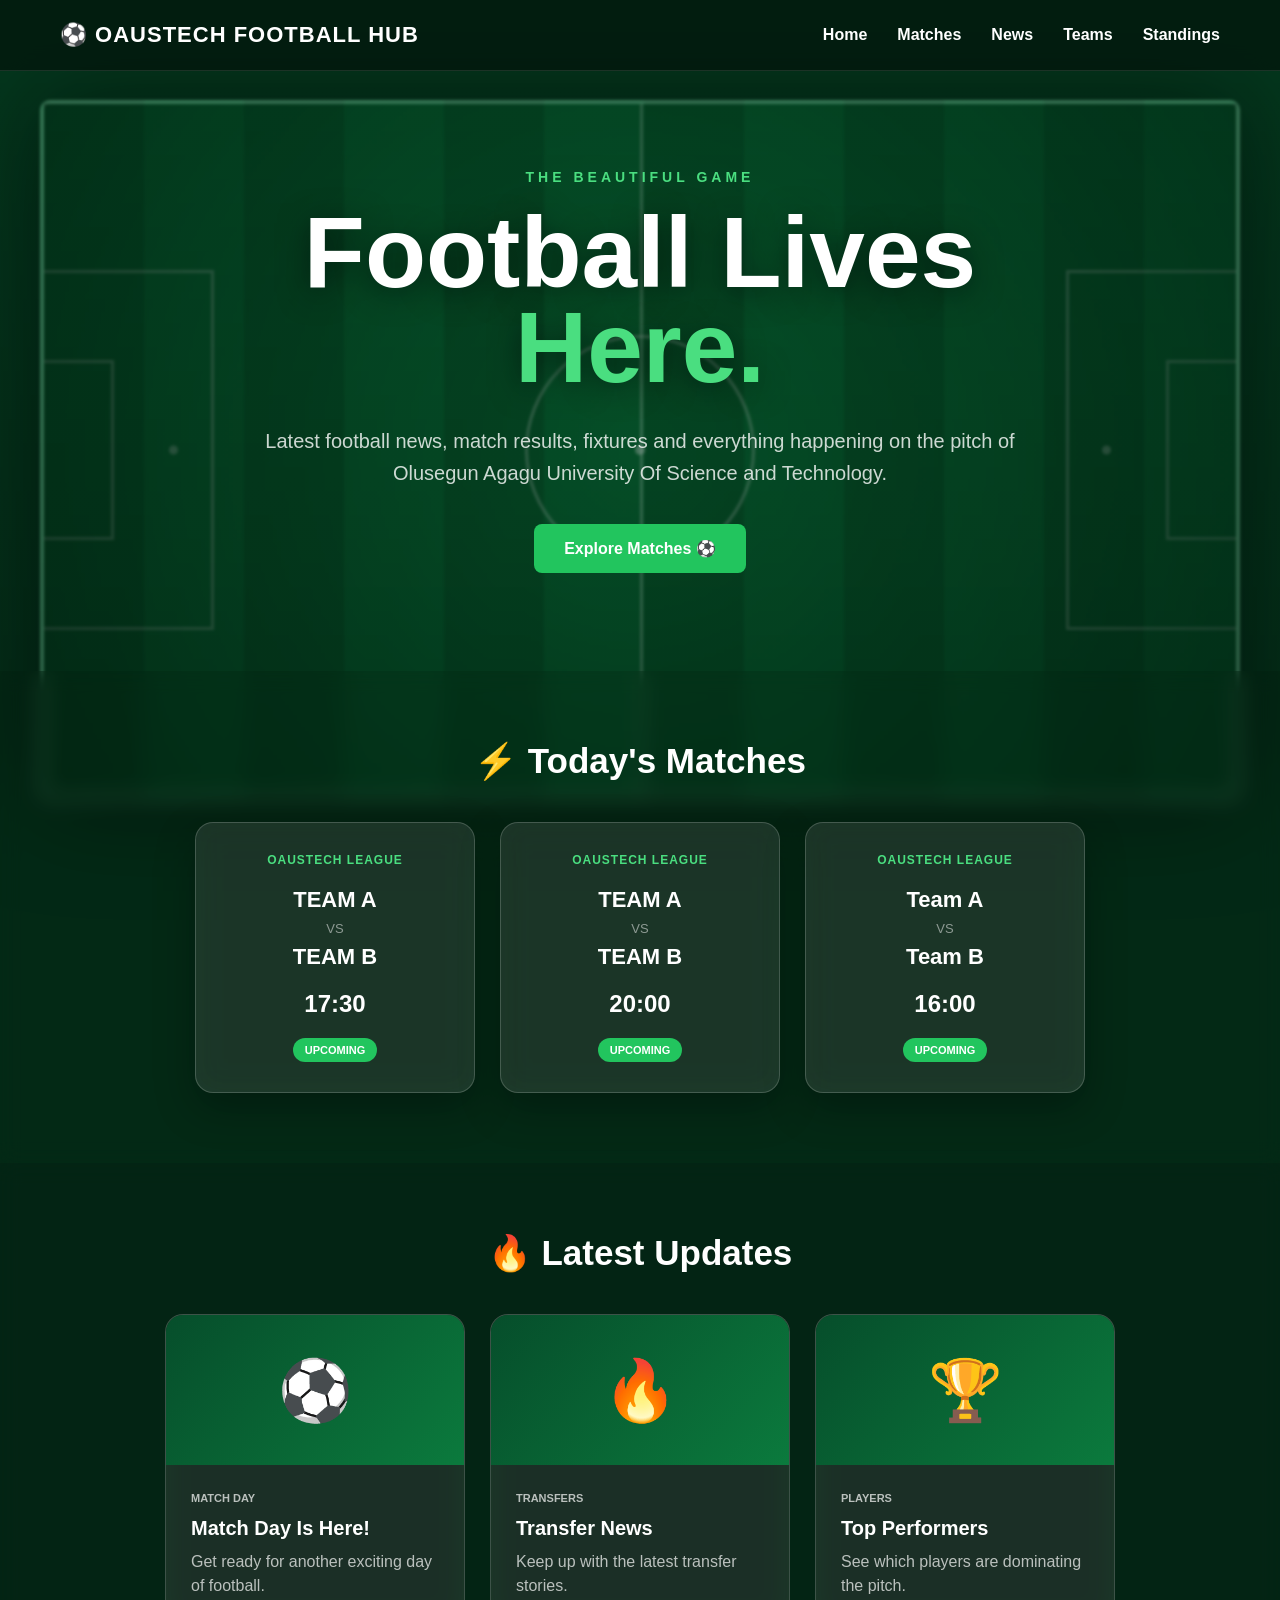
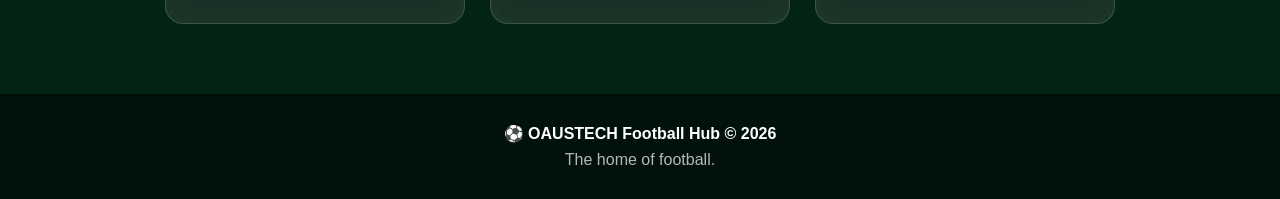
==== index.html @ 29a37dc9 "Add files via upload" ====
<!DOCTYPE html>
<html lang="en">

<head>
    <meta charset="UTF-8">
    <meta name="viewport" content="width=device-width, initial-scale=1.0">

    <title>OAUSTECH Football Hub</title>

    <link rel="stylesheet" href="style.css">
</head>

<body>

    <!-- FOOTBALL PITCH BACKGROUND -->
    <div class="pitch">

        <div class="halfway-line"></div>

        <div class="center-circle"></div>
        <div class="center-dot"></div>

        <div class="penalty-box left"></div>
        <div class="penalty-box right"></div>

        <div class="goal-box left"></div>
        <div class="goal-box right"></div>

        <div class="penalty-dot left"></div>
        <div class="penalty-dot right"></div>

    </div>


    <!-- WEBSITE CONTENT -->

    <header>

        <div class="logo">
            ⚽ OAUSTECH FOOTBALL HUB
        </div>

        <nav>
    <a href="index.html">Home</a>
    <a href="matches.html">Matches</a>
    <a href="news.html">News</a>
    <a href="teams.html">Teams</a>
    <a href="standings.html">Standings</a>
</nav>

    </header>


    <main>

        <!-- HERO -->

        <section class="hero">

            <div class="hero-content">

                <p class="small-title">THE BEAUTIFUL GAME</p>

                <h1>
                    Football Lives<br>
                    <span>Here.</span>
                </h1>

                <p class="description">
                    Latest football news, match results,
                    fixtures and everything happening on the pitch of Olusegun Agagu University Of Science and Technology.
                </p>

                <button>
                    Explore Matches ⚽
                </button>

            </div>

        </section>


        <!-- MATCHES -->

        <section class="matches">

            <h2>⚡ Today's Matches</h2>

            <div class="match-container">

                <div class="match-card">

                    <p class="competition">
                        OAUSTECH LEAGUE
                    </p>

                    <h3>TEAM A</h3>

                    <p class="vs">VS</p>

                    <h3>TEAM B</h3>

                    <p class="time">17:30</p>

                    <span>UPCOMING</span>

                </div>


                <div class="match-card">

                    <p class="competition">
                        OAUSTECH LEAGUE
                    </p>

                    <h3>TEAM A</h3>

                    <p class="vs">VS</p>

                    <h3>TEAM B</h3>

                    <p class="time">20:00</p>

                    <span>UPCOMING</span>

                </div>


                <div class="match-card">

                    <p class="competition">
                        OAUSTECH LEAGUE
                    </p>

                    <h3>Team A</h3>

                    <p class="vs">VS</p>

                    <h3>Team B</h3>

                    <p class="time">16:00</p>

                    <span>UPCOMING</span>

                </div>

            </div>

        </section>


        <!-- NEWS -->

        <section class="news">

            <h2>🔥 Latest Updates</h2>

            <div class="news-container">

                <article>

                    <div class="news-image">
                        ⚽
                    </div>

                    <div class="news-content">

                        <p class="news-category">
                            MATCH DAY
                        </p>

                        <h3>
                            Match Day Is Here!
                        </h3>

                        <p>
                            Get ready for another exciting
                            day of football.
                        </p>

                    </div>

                </article>


                <article>

                    <div class="news-image">
                        🔥
                    </div>

                    <div class="news-content">

                        <p class="news-category">
                            TRANSFERS
                        </p>

                        <h3>
                            Transfer News
                        </h3>

                        <p>
                            Keep up with the latest
                            transfer stories.
                        </p>

                    </div>

                </article>


                <article>

                    <div class="news-image">
                        🏆
                    </div>

                    <div class="news-content">

                        <p class="news-category">
                            PLAYERS
                        </p>

                        <h3>
                            Top Performers
                        </h3>

                        <p>
                            See which players are
                            dominating the pitch.
                        </p>

                    </div>

                </article>

            </div>

        </section>

    </main>


    <footer>

        <p>
            ⚽ OAUSTECH Football Hub © 2026
        </p>

        <p>
            The home of football.
        </p>

    </footer>

</body>

</html>
---- style.css ----
/* ==============================
   RESET
============================== */

* {
    margin: 0;
    padding: 0;
    box-sizing: border-box;
}


/* ==============================
   BODY
============================== */

body {
    font-family: Arial, Helvetica, sans-serif;

    color: white;

    min-height: 100vh;

    background: #063b20;

    overflow-x: hidden;
}


/* ==============================
   FOOTBALL PITCH
============================== */

.pitch {

    position: fixed;

    width: 1200px;
    height: 700px;

    left: 50%;
    top: 50%;

    transform: translate(-50%, -50%) rotate(0deg);

    z-index: -1;

    border: 4px solid rgba(255, 255, 255, 0.25);

    border-radius: 10px;

    background:
        repeating-linear-gradient(
            90deg,
            #075c2e 0px,
            #075c2e 100px,
            #086b36 100px,
            #086b36 200px
        );

    filter: blur(1.5px);

    box-shadow:
        0 0 100px rgba(0, 0, 0, 0.6);
}


/* DARK BLUR OVERLAY */

.pitch::after {

    content: "";

    position: absolute;

    inset: 0;

    background:
        radial-gradient(
            circle,
            rgba(0, 0, 0, 0.05),
            rgba(0, 20, 10, 0.55)
        );

}


/* ==============================
   PITCH HALF WAY LINE
============================== */

.halfway-line {

    position: absolute;

    width: 3px;

    height: 100%;

    left: 50%;

    top: 0;

    background: rgba(255, 255, 255, 0.3);

}


/* ==============================
   CENTER CIRCLE
============================== */

.center-circle {

    position: absolute;

    width: 230px;

    height: 230px;

    border-radius: 50%;

    border: 3px solid rgba(255, 255, 255, 0.3);

    left: 50%;

    top: 50%;

    transform: translate(-50%, -50%);

}


.center-dot {

    position: absolute;

    width: 10px;

    height: 10px;

    border-radius: 50%;

    background: rgba(255, 255, 255, 0.4);

    left: 50%;

    top: 50%;

    transform: translate(-50%, -50%);

}


/* ==============================
   PENALTY BOXES
============================== */

.penalty-box {

    position: absolute;

    width: 170px;

    height: 360px;

    top: 50%;

    transform: translateY(-50%);

    border: 3px solid rgba(255, 255, 255, 0.3);

}


.penalty-box.left {

    left: 0;

    border-left: none;

}


.penalty-box.right {

    right: 0;

    border-right: none;

}


/* ==============================
   GOAL BOXES
============================== */

.goal-box {

    position: absolute;

    width: 70px;

    height: 180px;

    top: 50%;

    transform: translateY(-50%);

    border: 3px solid rgba(255, 255, 255, 0.3);

}


.goal-box.left {

    left: 0;

    border-left: none;

}


.goal-box.right {

    right: 0;

    border-right: none;

}


/* ==============================
   PENALTY DOTS
============================== */

.penalty-dot {

    position: absolute;

    width: 9px;

    height: 9px;

    border-radius: 50%;

    background: rgba(255, 255, 255, 0.35);

    top: 50%;

    transform: translateY(-50%);

}


.penalty-dot.left {

    left: 125px;

}


.penalty-dot.right {

    right: 125px;

}


/* ==============================
   HEADER
============================== */

header {

    position: relative;

    display: flex;

    justify-content: space-between;

    align-items: center;

    padding: 22px 60px;

    background: rgba(2, 20, 11, 0.75);

    backdrop-filter: blur(12px);

    border-bottom: 1px solid rgba(255, 255, 255, 0.1);

}


.logo {

    font-size: 22px;

    font-weight: 800;

    letter-spacing: 1px;

}


nav {

    display: flex;

    gap: 30px;

}


nav a {

    color: white;

    text-decoration: none;

    font-weight: 600;

    transition: 0.3s;

}


nav a:hover {

    color: #4ade80;

}


/* ==============================
   HERO
============================== */

.hero {

    min-height: 600px;

    display: flex;

    align-items: center;

    justify-content: center;

    text-align: center;

    padding: 80px 20px;

    background:
        linear-gradient(
            rgba(0, 40, 20, 0.25),
            rgba(0, 20, 10, 0.35)
        );

}


.hero-content {

    max-width: 750px;

}


.small-title {

    color: #4ade80;

    font-size: 14px;

    font-weight: bold;

    letter-spacing: 4px;

    margin-bottom: 20px;

}


.hero h1 {

    font-size: clamp(55px, 8vw, 100px);

    line-height: 0.95;

    margin-bottom: 30px;

    text-shadow:
        0 5px 30px rgba(0, 0, 0, 0.5);

}


.hero h1 span {

    color: #4ade80;

}


.description {

    font-size: 20px;

    line-height: 1.6;

    color: rgba(255, 255, 255, 0.8);

    margin-bottom: 35px;

}


/* ==============================
   BUTTON
============================== */

button {

    border: none;

    background: #22c55e;

    color: white;

    padding: 15px 30px;

    border-radius: 8px;

    font-size: 16px;

    font-weight: bold;

    cursor: pointer;

    transition: 0.3s;

}


button:hover {

    background: #16a34a;

    transform: translateY(-3px);

    box-shadow:
        0 10px 30px rgba(34, 197, 94, 0.3);

}


/* ==============================
   MATCHES
============================== */

.matches {

    padding: 70px 50px;

    text-align: center;

    background: rgba(0, 20, 10, 0.45);

    backdrop-filter: blur(10px);

}


.matches h2 {

    font-size: 35px;

    margin-bottom: 40px;

}


.match-container {

    display: flex;

    justify-content: center;

    gap: 25px;

    flex-wrap: wrap;

}


.match-card {

    width: 280px;

    padding: 30px;

    border-radius: 18px;

    background:
        rgba(255, 255, 255, 0.1);

    border:
        1px solid rgba(255, 255, 255, 0.18);

    backdrop-filter: blur(15px);

    box-shadow:
        0 15px 40px rgba(0, 0, 0, 0.3);

    transition: 0.3s;

}


.match-card:hover {

    transform: translateY(-8px);

    background:
        rgba(255, 255, 255, 0.15);

}


.competition {

    color: #4ade80;

    font-size: 12px;

    font-weight: bold;

    letter-spacing: 1px;

    margin-bottom: 20px;

}


.match-card h3 {

    font-size: 22px;

    margin: 8px;

}


.vs {

    color: rgba(255, 255, 255, 0.5);

    font-size: 13px;

}


.time {

    font-size: 24px;

    font-weight: bold;

    margin: 20px 0;

}


.match-card span {

    display: inline-block;

    background: #22c55e;

    padding: 6px 12px;

    border-radius: 20px;

    font-size: 11px;

    font-weight: bold;

}


/* ==============================
   NEWS
============================== */

.news {

    padding: 70px 50px;

    text-align: center;

    background:
        rgba(0, 15, 8, 0.5);

    backdrop-filter: blur(10px);

}


.news h2 {

    font-size: 35px;

    margin-bottom: 40px;

}


.news-container {

    display: flex;

    justify-content: center;

    gap: 25px;

    flex-wrap: wrap;

}


article {

    width: 300px;

    overflow: hidden;

    border-radius: 18px;

    background:
        rgba(255, 255, 255, 0.1);

    border:
        1px solid rgba(255, 255, 255, 0.15);

    backdrop-filter: blur(15px);

    text-align: left;

    transition: 0.3s;

}


article:hover {

    transform: translateY(-8px);

}


.news-image {

    height: 150px;

    display: flex;

    align-items: center;

    justify-content: center;

    font-size: 60px;

    background:
        linear-gradient(
            135deg,
            #064e2b,
            #0b7a3d
        );

}


.news-content {

    padding: 25px;

}


.news-category {

    color: #4ade80;

    font-size: 11px;

    font-weight: bold;

    margin-bottom: 10px;

}


.news-content h3 {

    font-size: 20px;

    margin-bottom: 10px;

}


.news-content p {

    color: rgba(255, 255, 255, 0.7);

    line-height: 1.5;

}


/* ==============================
   FOOTER
============================== */

footer {

    padding: 30px;

    text-align: center;

    background:
        rgba(1, 15, 8, 0.9);

    color:
        rgba(255, 255, 255, 0.7);

}


footer p:first-child {

    color: white;

    font-weight: bold;

    margin-bottom: 8px;

}


/* ==============================
   MOBILE
============================== */

@media (max-width: 700px) {

    header {

        padding: 20px;

        flex-direction: column;

        gap: 20px;

    }


    nav {

        gap: 15px;

        flex-wrap: wrap;

        justify-content: center;

    }


    .hero {

        min-height: 500px;

    }


    .hero h1 {

        font-size: 55px;

    }


    .pitch {

        width: 900px;

        height: 550px;

    }


    .matches,
    .news {

        padding: 50px 20px;

    }

}
/* ==============================
   MATCHES PAGE
============================== */

.matches-page {
    min-height: 100vh;

    background:
        rgba(0, 20, 10, 0.35);

    backdrop-filter: blur(8px);

    padding-bottom: 80px;
}


.page-heading {
    text-align: center;

    padding: 80px 20px 60px;

    background:
        rgba(3, 30, 16, 0.55);
}


.page-heading p {
    color: #4ade80;

    font-size: 13px;

    font-weight: bold;

    letter-spacing: 4px;

    margin-bottom: 15px;
}


.page-heading h1 {
    font-size: 60px;

    margin-bottom: 15px;
}


.page-heading span {
    color:
        rgba(255, 255, 255, 0.65);

    font-size: 18px;
}


/* MATCH SECTIONS */

.match-section {
    max-width: 1000px;

    margin: auto;

    padding: 50px 20px 0;
}


.section-title {
    display: flex;

    justify-content: space-between;

    align-items: center;

    margin-bottom: 25px;
}


.section-title h2 {
    font-size: 25px;
}


.section-title span {
    color: #4ade80;

    font-weight: bold;
}


/* MATCH CARDS */

.full-match-container {
    display: flex;

    flex-direction: column;

    gap: 15px;
}


.full-match-card {

    padding: 25px 30px;

    border-radius: 15px;

    background:
        rgba(255, 255, 255, 0.1);

    border:
        1px solid rgba(255, 255, 255, 0.15);

    backdrop-filter: blur(15px);

    box-shadow:
        0 10px 30px rgba(0, 0, 0, 0.25);

    transition: 0.3s;
}


.full-match-card:hover {

    transform: translateY(-3px);

    background:
        rgba(255, 255, 255, 0.14);
}


/* MATCH INFORMATION */

.match-info {

    display: flex;

    justify-content: space-between;

    margin-bottom: 25px;
}


.match-info span {

    color: #4ade80;

    font-size: 11px;

    font-weight: bold;

    letter-spacing: 1px;
}


.match-info small {

    color:
        rgba(255, 255, 255, 0.6);

    font-weight: bold;
}


/* TEAMS */

.teams {

    display: grid;

    grid-template-columns: 1fr 100px 1fr;

    align-items: center;

    text-align: center;

    gap: 20px;
}


.teams strong {

    font-size: 20px;
}


.score {

    font-size: 25px;

    color: white;
}


.score b {

    color: #4ade80;
}


/* STATUS */

.status {

    text-align: center;

    margin-top: 20px;

    font-size: 11px;

    font-weight: bold;

    letter-spacing: 1px;
}


.upcoming {

    color: #4ade80;
}


.finished {

    color: #facc15;
}


/* MOBILE */

@media (max-width: 650px) {

    .page-heading h1 {
        font-size: 45px;
    }


    .match-section {
        padding-left: 15px;
        padding-right: 15px;
    }


    .full-match-card {
        padding: 20px 15px;
    }


    .teams {
        grid-template-columns: 1fr 60px 1fr;

        gap: 8px;
    }


    .teams strong {
        font-size: 15px;
    }


    .score {
        font-size: 18px;
    }

}
/* ==============================
   NEWS PAGE
============================== */

.news-page {
    min-height: 100vh;
    padding-bottom: 80px;
    background: rgba(0, 15, 8, 0.35);
    backdrop-filter: blur(8px);
}


/* FEATURED NEWS */

.featured-news {
    max-width: 1100px;
    min-height: 380px;
    margin: 50px auto;
    padding: 60px;

    display: flex;
    align-items: center;

    border-radius: 25px;

    background:
        linear-gradient(
            90deg,
            rgba(0, 40, 20, 0.95),
            rgba(0, 40, 20, 0.45)
        );

    border: 1px solid rgba(255, 255, 255, 0.15);

    box-shadow:
        0 20px 60px rgba(0, 0, 0, 0.3);
}


.featured-content {
    max-width: 650px;
}


.featured-content h2 {
    font-size: 48px;
    line-height: 1.1;
    margin: 15px 0;
}


.featured-content > p:not(.news-category) {
    color: rgba(255, 255, 255, 0.7);
    font-size: 18px;
    line-height: 1.6;
    margin-bottom: 25px;
}


/* NEWS LIST */

.news-list {
    max-width: 1100px;
    margin: auto;
    padding: 20px;
}


.news-grid {
    display: grid;

    grid-template-columns:
        repeat(3, 1fr);

    gap: 25px;
}


/* NEWS CARD */

.news-card {
    overflow: hidden;

    border-radius: 18px;

    background:
        rgba(255, 255, 255, 0.1);

    border:
        1px solid rgba(255, 255, 255, 0.15);

    backdrop-filter: blur(15px);

    transition: 0.3s;
}


.news-card:hover {
    transform: translateY(-8px);

    background:
        rgba(255, 255, 255, 0.15);
}


.news-card .news-image {
    height: 180px;

    display: flex;

    align-items: center;

    justify-content: center;

    font-size: 65px;

    background:
        linear-gradient(
            135deg,
            #064e2b,
            #0b7a3d
        );
}


.news-card .news-content {
    padding: 25px;
}


.news-card h3 {
    font-size: 21px;
    margin: 10px 0;
}


.news-card .news-content > p:not(.news-category) {
    color: rgba(255, 255, 255, 0.65);
    line-height: 1.5;
}


.news-card a {
    display: inline-block;

    margin-top: 20px;

    color: #4ade80;

    text-decoration: none;

    font-weight: bold;
}


.news-card a:hover {
    color: white;
}


/* MOBILE */

@media (max-width: 800px) {

    .featured-news {
        margin: 30px 20px;
        padding: 40px 25px;
    }

    .featured-content h2 {
        font-size: 35px;
    }

    .news-grid {
        grid-template-columns: 1fr;
    }

}
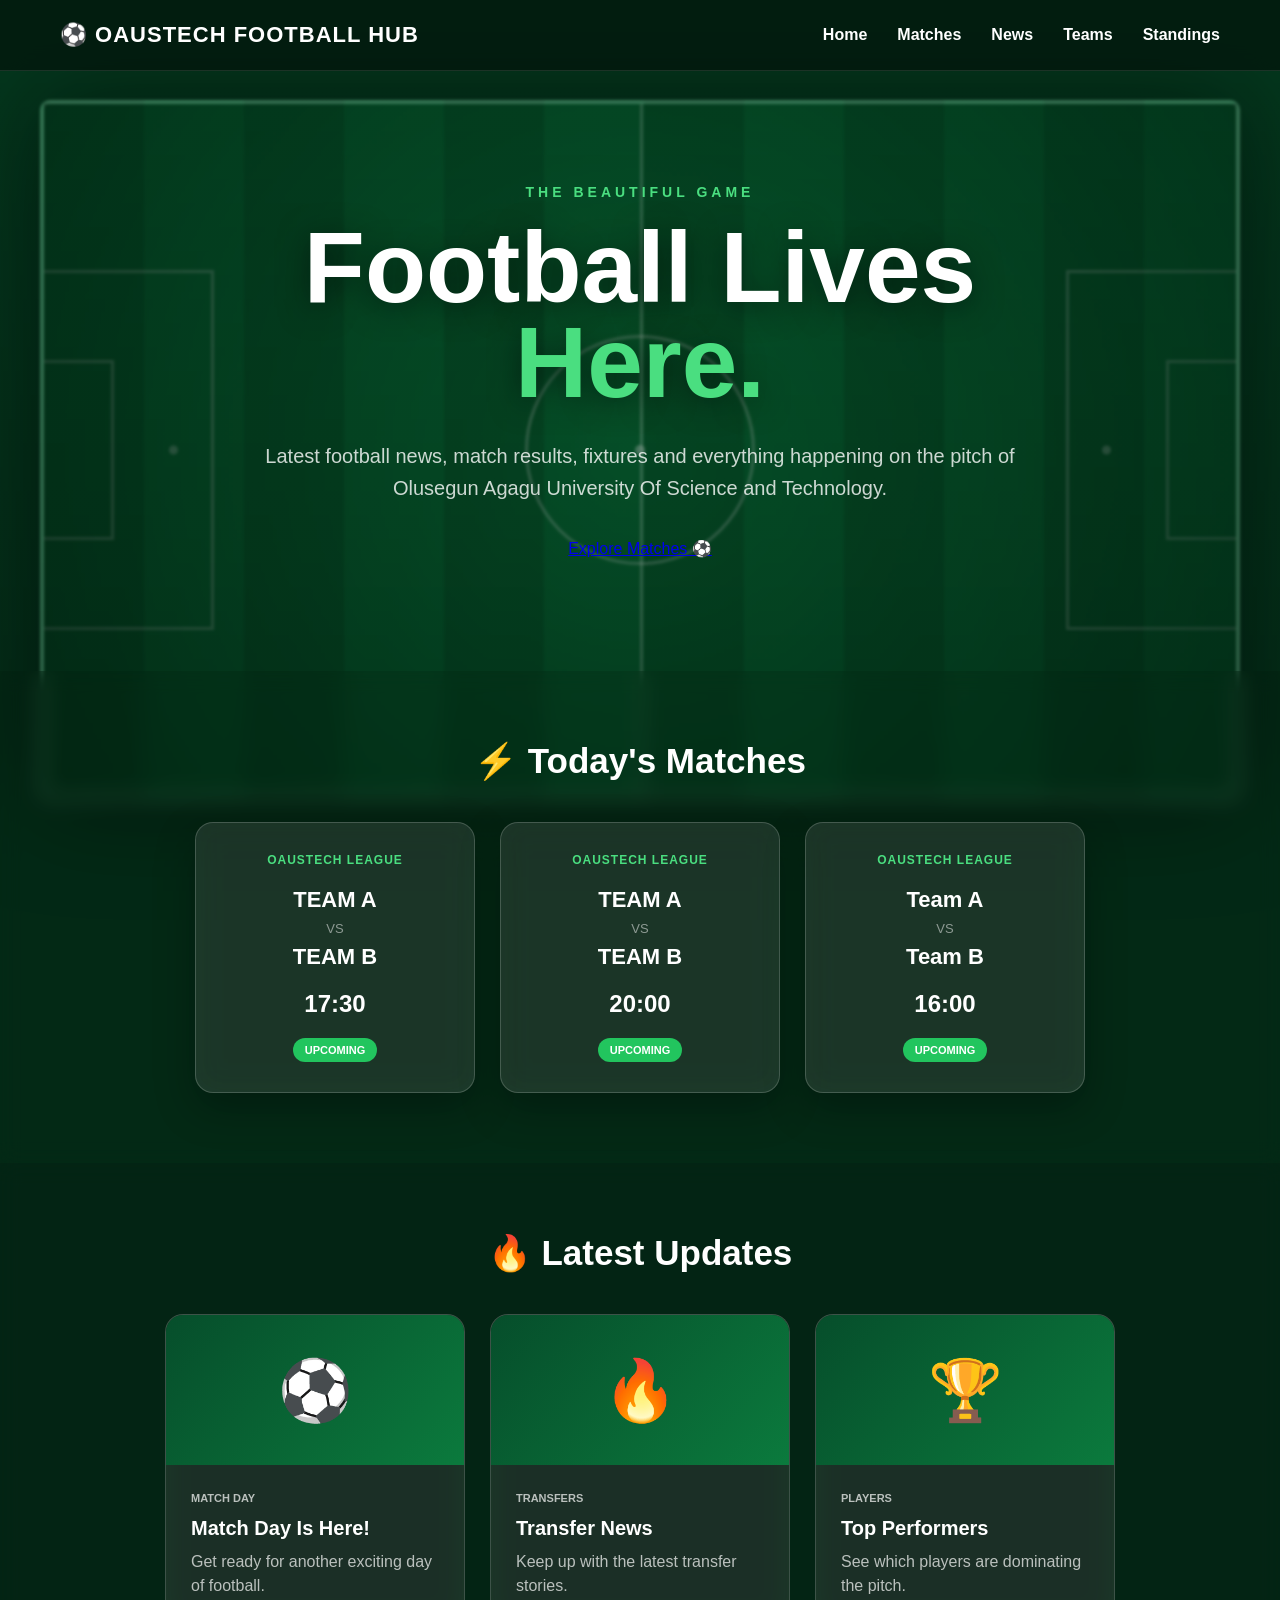
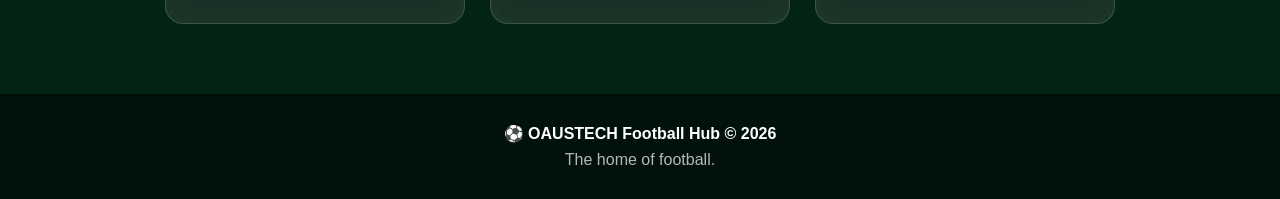
==== commit e820e014: "Refactor index.html structure and navigation Updated the HTML structure and improved accessibility f" ====
--- a/index.html
+++ b/index.html
@@ -71,10 +71,9 @@
                     fixtures and everything happening on the pitch of Olusegun Agagu University Of Science and Technology.
                 </p>
 
-                <button>
-                    Explore Matches ⚽
-                </button>
-
+                <a href="matches.html" class="explore-btn">
+    Explore Matches ⚽
+</a>
             </div>
 
         </section>
@@ -255,4 +254,4 @@
 
 </body>
 
-</html>+</html>
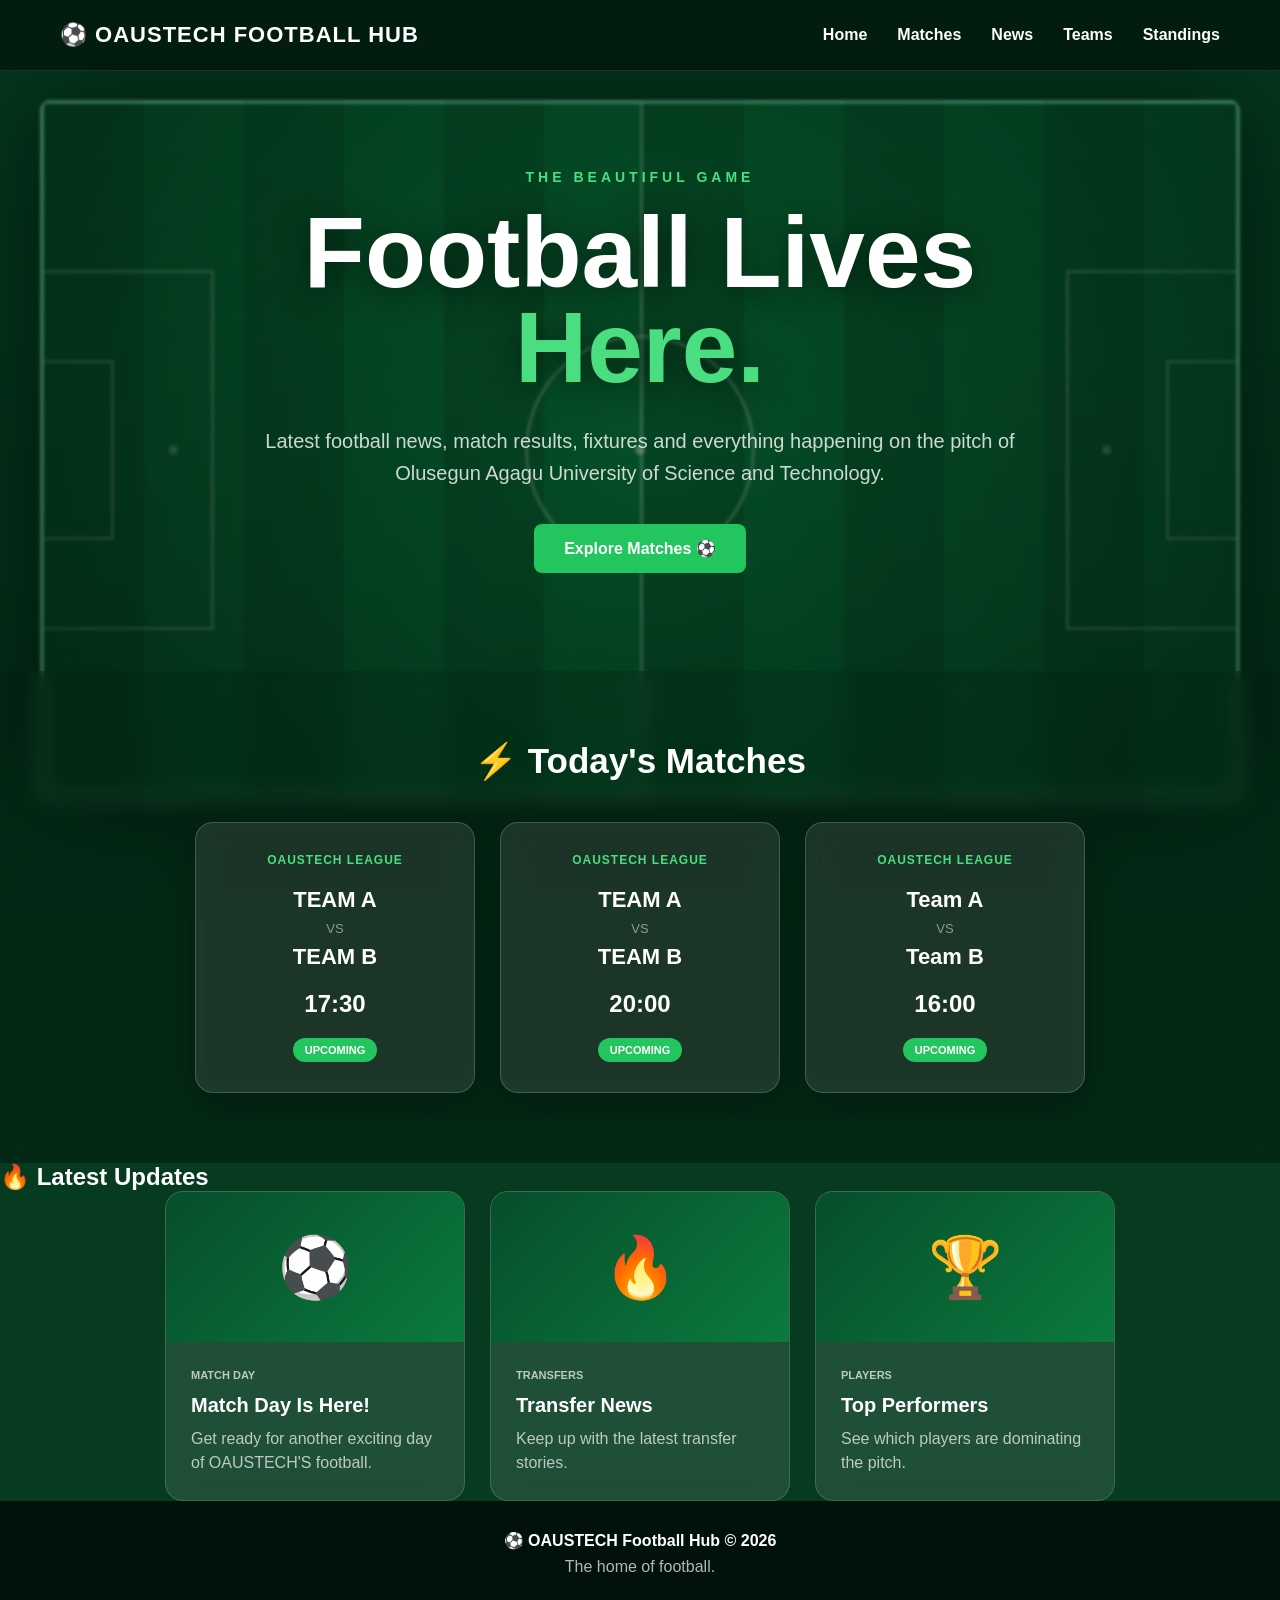
==== commit eb2d565f: "Update index.html" ====
--- a/index.html
+++ b/index.html
@@ -32,7 +32,7 @@
     </div>
 
 
-    <!-- WEBSITE CONTENT -->
+    <!-- HEADER -->
 
     <header>
 
@@ -41,12 +41,12 @@
         </div>
 
         <nav>
-    <a href="index.html">Home</a>
-    <a href="matches.html">Matches</a>
-    <a href="news.html">News</a>
-    <a href="teams.html">Teams</a>
-    <a href="standings.html">Standings</a>
-</nav>
+            <a href="index.html">Home</a>
+            <a href="matches.html">Matches</a>
+            <a href="news.html">News</a>
+            <a href="#">Teams</a>
+            <a href="#">Standings</a>
+        </nav>
 
     </header>
 
@@ -59,7 +59,9 @@
 
             <div class="hero-content">
 
-                <p class="small-title">THE BEAUTIFUL GAME</p>
+                <p class="small-title">
+                    THE BEAUTIFUL GAME
+                </p>
 
                 <h1>
                     Football Lives<br>
@@ -68,18 +70,19 @@
 
                 <p class="description">
                     Latest football news, match results,
-                    fixtures and everything happening on the pitch of Olusegun Agagu University Of Science and Technology.
+                    fixtures and everything happening on the pitch of Olusegun Agagu University of Science and Technology.
                 </p>
 
                 <a href="matches.html" class="explore-btn">
-    Explore Matches ⚽
-</a>
+                    Explore Matches ⚽
+                </a>
+
             </div>
 
         </section>
 
 
-        <!-- MATCHES -->
+        <!-- TODAY'S MATCHES -->
 
         <section class="matches">
 
@@ -148,9 +151,9 @@
         </section>
 
 
-        <!-- NEWS -->
-
-        <section class="news">
+        <!-- LATEST NEWS -->
+
+        <section class="latest">
 
             <h2>🔥 Latest Updates</h2>
 
@@ -174,7 +177,7 @@
 
                         <p>
                             Get ready for another exciting
-                            day of football.
+                            day of OAUSTECH'S football.
                         </p>
 
                     </div>
--- a/style.css
+++ b/style.css
@@ -1246,4 +1246,29 @@
         grid-template-columns: 1fr;
     }
 
-}+}
+.explore-btn {
+    display: inline-block;
+
+    background: #22c55e;
+    color: white;
+
+    padding: 15px 30px;
+
+    border-radius: 8px;
+
+    font-size: 16px;
+    font-weight: bold;
+
+    text-decoration: none;
+
+    transition: 0.3s;
+}
+
+.explore-btn:hover {
+    background: #16a34a;
+
+    transform: translateY(-3px);
+
+    box-shadow: 0 10px 30px rgba(34, 197, 94, 0.3);
+}
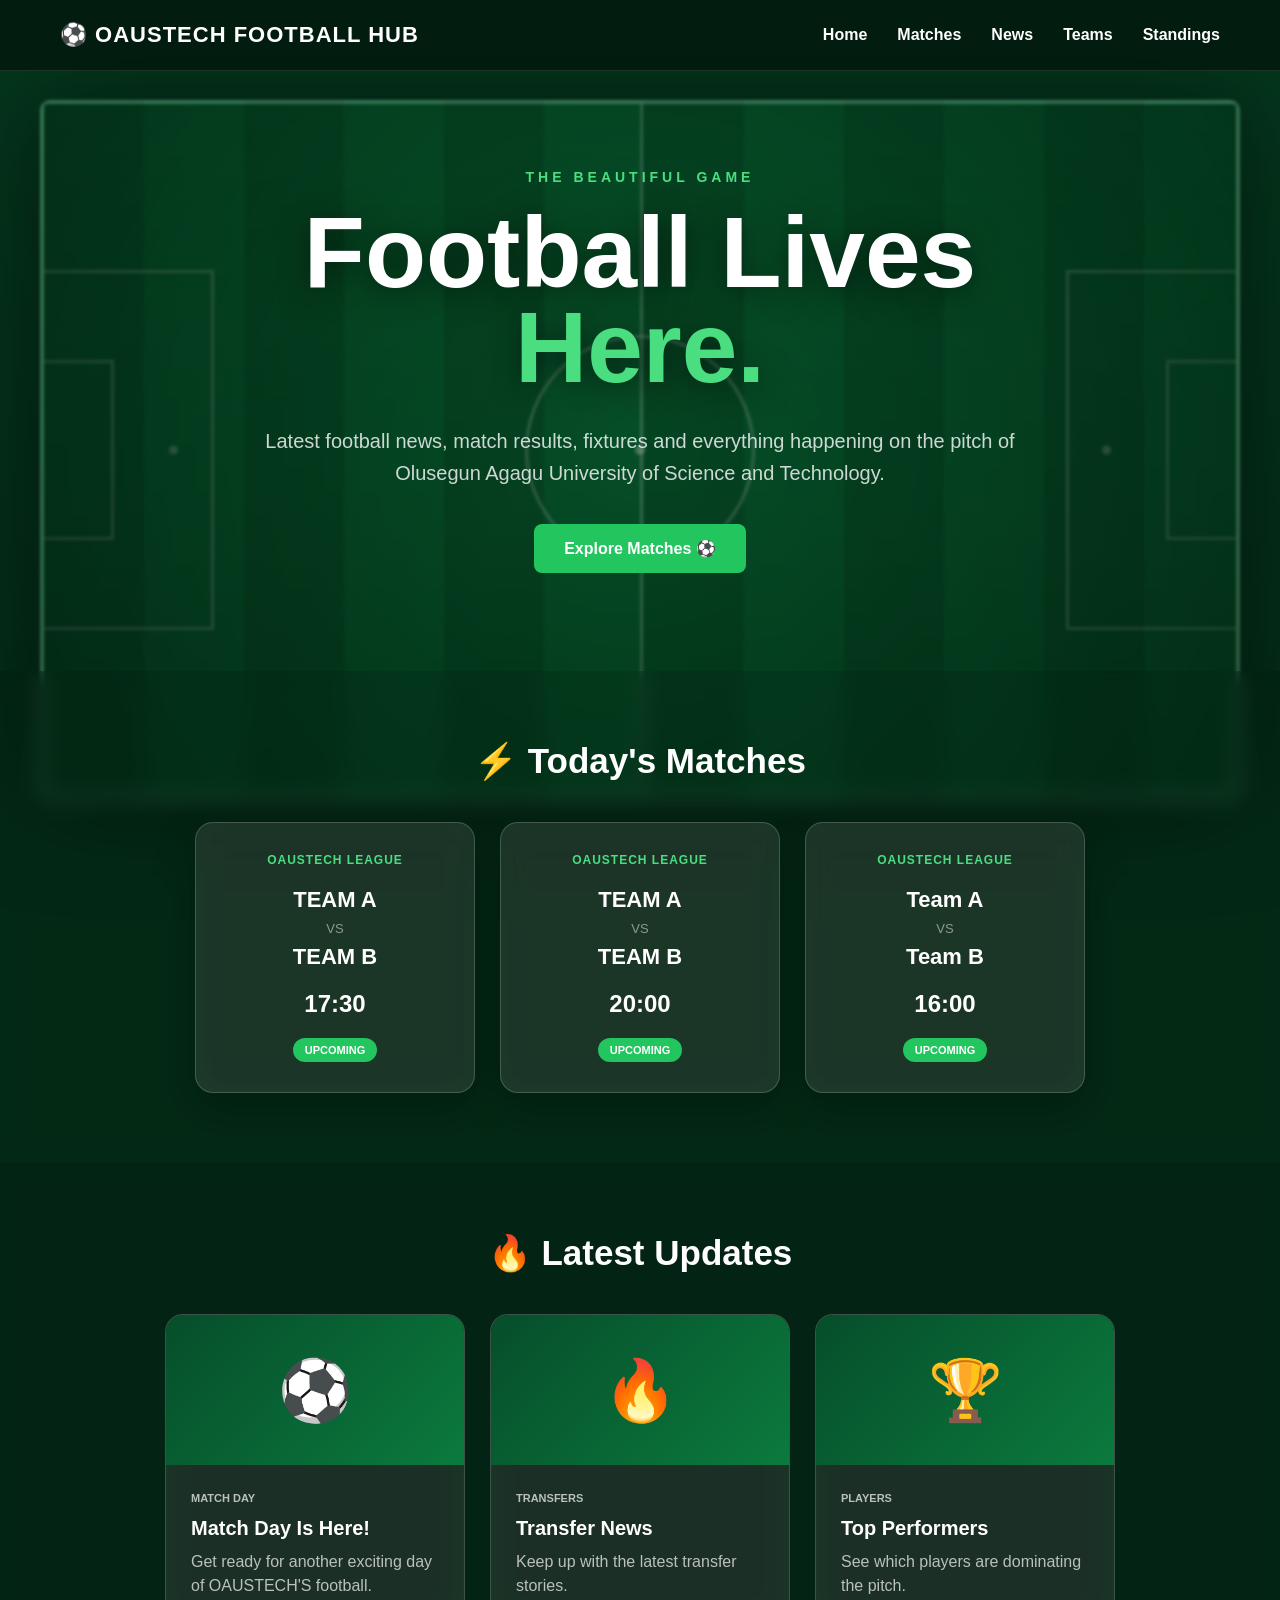
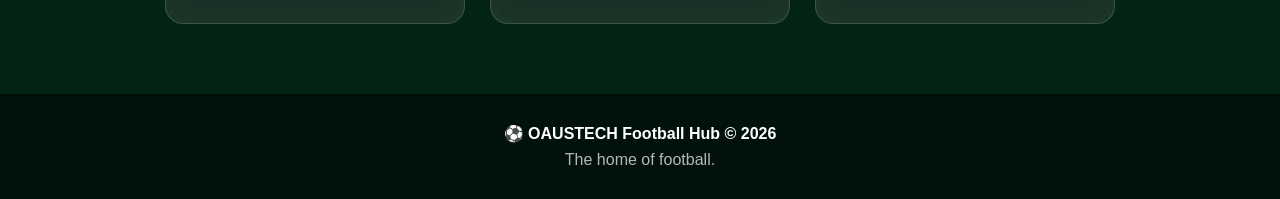
==== commit 981310fc: "Update index.html" ====
--- a/index.html
+++ b/index.html
@@ -44,7 +44,7 @@
             <a href="index.html">Home</a>
             <a href="matches.html">Matches</a>
             <a href="news.html">News</a>
-            <a href="#">Teams</a>
+            <a href="teams.html">Teams</a>
             <a href="#">Standings</a>
         </nav>
 
--- a/style.css
+++ b/style.css
@@ -1,6 +1,6 @@
-/* ==============================
+/* =========================================
    RESET
-============================== */
+========================================= */
 
 * {
     margin: 0;
@@ -9,11 +9,12 @@
 }
 
 
-/* ==============================
+/* =========================================
    BODY
-============================== */
+========================================= */
 
 body {
+
     font-family: Arial, Helvetica, sans-serif;
 
     color: white;
@@ -23,24 +24,27 @@
     background: #063b20;
 
     overflow-x: hidden;
-}
-
-
-/* ==============================
-   FOOTBALL PITCH
-============================== */
+
+}
+
+
+/* =========================================
+   FOOTBALL PITCH BACKGROUND
+========================================= */
 
 .pitch {
 
     position: fixed;
 
     width: 1200px;
+
     height: 700px;
 
     left: 50%;
+
     top: 50%;
 
-    transform: translate(-50%, -50%) rotate(0deg);
+    transform: translate(-50%, -50%);
 
     z-index: -1;
 
@@ -49,6 +53,7 @@
     border-radius: 10px;
 
     background:
+
         repeating-linear-gradient(
             90deg,
             #075c2e 0px,
@@ -61,10 +66,11 @@
 
     box-shadow:
         0 0 100px rgba(0, 0, 0, 0.6);
-}
-
-
-/* DARK BLUR OVERLAY */
+
+}
+
+
+/* DARK PITCH OVERLAY */
 
 .pitch::after {
 
@@ -75,6 +81,7 @@
     inset: 0;
 
     background:
+
         radial-gradient(
             circle,
             rgba(0, 0, 0, 0.05),
@@ -84,9 +91,9 @@
 }
 
 
-/* ==============================
-   PITCH HALF WAY LINE
-============================== */
+/* =========================================
+   PITCH MARKINGS
+========================================= */
 
 .halfway-line {
 
@@ -100,14 +107,11 @@
 
     top: 0;
 
-    background: rgba(255, 255, 255, 0.3);
-
-}
-
-
-/* ==============================
-   CENTER CIRCLE
-============================== */
+    background:
+        rgba(255, 255, 255, 0.3);
+
+}
+
 
 .center-circle {
 
@@ -119,13 +123,15 @@
 
     border-radius: 50%;
 
-    border: 3px solid rgba(255, 255, 255, 0.3);
+    border:
+        3px solid rgba(255, 255, 255, 0.3);
 
     left: 50%;
 
     top: 50%;
 
-    transform: translate(-50%, -50%);
+    transform:
+        translate(-50%, -50%);
 
 }
 
@@ -140,20 +146,22 @@
 
     border-radius: 50%;
 
-    background: rgba(255, 255, 255, 0.4);
+    background:
+        rgba(255, 255, 255, 0.4);
 
     left: 50%;
 
     top: 50%;
 
-    transform: translate(-50%, -50%);
-
-}
-
-
-/* ==============================
+    transform:
+        translate(-50%, -50%);
+
+}
+
+
+/* =========================================
    PENALTY BOXES
-============================== */
+========================================= */
 
 .penalty-box {
 
@@ -165,9 +173,11 @@
 
     top: 50%;
 
-    transform: translateY(-50%);
-
-    border: 3px solid rgba(255, 255, 255, 0.3);
+    transform:
+        translateY(-50%);
+
+    border:
+        3px solid rgba(255, 255, 255, 0.3);
 
 }
 
@@ -190,9 +200,9 @@
 }
 
 
-/* ==============================
+/* =========================================
    GOAL BOXES
-============================== */
+========================================= */
 
 .goal-box {
 
@@ -204,9 +214,11 @@
 
     top: 50%;
 
-    transform: translateY(-50%);
-
-    border: 3px solid rgba(255, 255, 255, 0.3);
+    transform:
+        translateY(-50%);
+
+    border:
+        3px solid rgba(255, 255, 255, 0.3);
 
 }
 
@@ -229,9 +241,9 @@
 }
 
 
-/* ==============================
+/* =========================================
    PENALTY DOTS
-============================== */
+========================================= */
 
 .penalty-dot {
 
@@ -243,11 +255,13 @@
 
     border-radius: 50%;
 
-    background: rgba(255, 255, 255, 0.35);
+    background:
+        rgba(255, 255, 255, 0.35);
 
     top: 50%;
 
-    transform: translateY(-50%);
+    transform:
+        translateY(-50%);
 
 }
 
@@ -266,9 +280,9 @@
 }
 
 
-/* ==============================
+/* =========================================
    HEADER
-============================== */
+========================================= */
 
 header {
 
@@ -282,11 +296,13 @@
 
     padding: 22px 60px;
 
-    background: rgba(2, 20, 11, 0.75);
+    background:
+        rgba(2, 20, 11, 0.75);
 
     backdrop-filter: blur(12px);
 
-    border-bottom: 1px solid rgba(255, 255, 255, 0.1);
+    border-bottom:
+        1px solid rgba(255, 255, 255, 0.1);
 
 }
 
@@ -331,9 +347,9 @@
 }
 
 
-/* ==============================
+/* =========================================
    HERO
-============================== */
+========================================= */
 
 .hero {
 
@@ -350,6 +366,7 @@
     padding: 80px 20px;
 
     background:
+
         linear-gradient(
             rgba(0, 40, 20, 0.25),
             rgba(0, 20, 10, 0.35)
@@ -382,7 +399,8 @@
 
 .hero h1 {
 
-    font-size: clamp(55px, 8vw, 100px);
+    font-size:
+        clamp(55px, 8vw, 100px);
 
     line-height: 0.95;
 
@@ -407,33 +425,38 @@
 
     line-height: 1.6;
 
-    color: rgba(255, 255, 255, 0.8);
+    color:
+        rgba(255, 255, 255, 0.8);
 
     margin-bottom: 35px;
 
 }
 
 
-/* ==============================
-   BUTTON
-============================== */
-
-button {
+/* =========================================
+   EXPLORE MATCHES BUTTON
+========================================= */
+
+.explore-btn {
+
+    display: inline-block;
+
+    background: #22c55e;
+
+    color: #ffffff !important;
+
+    padding: 15px 30px;
+
+    border-radius: 8px;
+
+    font-size: 16px;
+
+    font-weight: bold;
+
+    text-decoration: none !important;
 
     border: none;
 
-    background: #22c55e;
-
-    color: white;
-
-    padding: 15px 30px;
-
-    border-radius: 8px;
-
-    font-size: 16px;
-
-    font-weight: bold;
-
     cursor: pointer;
 
     transition: 0.3s;
@@ -441,9 +464,11 @@
 }
 
 
-button:hover {
+.explore-btn:hover {
 
     background: #16a34a;
+
+    color: #ffffff !important;
 
     transform: translateY(-3px);
 
@@ -453,9 +478,9 @@
 }
 
 
-/* ==============================
-   MATCHES
-============================== */
+/* =========================================
+   HOME MATCHES
+========================================= */
 
 .matches {
 
@@ -463,7 +488,8 @@
 
     text-align: center;
 
-    background: rgba(0, 20, 10, 0.45);
+    background:
+        rgba(0, 20, 10, 0.45);
 
     backdrop-filter: blur(10px);
 
@@ -552,7 +578,8 @@
 
 .vs {
 
-    color: rgba(255, 255, 255, 0.5);
+    color:
+        rgba(255, 255, 255, 0.5);
 
     font-size: 13px;
 
@@ -587,11 +614,11 @@
 }
 
 
-/* ==============================
-   NEWS
-============================== */
-
-.news {
+/* =========================================
+   HOME NEWS
+========================================= */
+
+.latest {
 
     padding: 70px 50px;
 
@@ -605,7 +632,7 @@
 }
 
 
-.news h2 {
+.latest h2 {
 
     font-size: 35px;
 
@@ -710,168 +737,91 @@
 
 .news-content p {
 
-    color: rgba(255, 255, 255, 0.7);
-
-    line-height: 1.5;
-
-}
-
-
-/* ==============================
-   FOOTER
-============================== */
-
-footer {
-
-    padding: 30px;
-
-    text-align: center;
-
-    background:
-        rgba(1, 15, 8, 0.9);
-
     color:
         rgba(255, 255, 255, 0.7);
 
-}
-
-
-footer p:first-child {
-
-    color: white;
+    line-height: 1.5;
+
+}
+
+
+/* =========================================
+   MATCHES PAGE
+========================================= */
+
+.matches-page {
+
+    min-height: 100vh;
+
+    background:
+        rgba(0, 20, 10, 0.35);
+
+    backdrop-filter: blur(8px);
+
+    padding-bottom: 80px;
+
+}
+
+
+.page-heading {
+
+    text-align: center;
+
+    padding: 80px 20px 60px;
+
+    background:
+        rgba(3, 30, 16, 0.55);
+
+}
+
+
+.page-heading p {
+
+    color: #4ade80;
+
+    font-size: 13px;
 
     font-weight: bold;
 
-    margin-bottom: 8px;
-
-}
-
-
-/* ==============================
-   MOBILE
-============================== */
-
-@media (max-width: 700px) {
-
-    header {
-
-        padding: 20px;
-
-        flex-direction: column;
-
-        gap: 20px;
-
-    }
-
-
-    nav {
-
-        gap: 15px;
-
-        flex-wrap: wrap;
-
-        justify-content: center;
-
-    }
-
-
-    .hero {
-
-        min-height: 500px;
-
-    }
-
-
-    .hero h1 {
-
-        font-size: 55px;
-
-    }
-
-
-    .pitch {
-
-        width: 900px;
-
-        height: 550px;
-
-    }
-
-
-    .matches,
-    .news {
-
-        padding: 50px 20px;
-
-    }
-
-}
-/* ==============================
-   MATCHES PAGE
-============================== */
-
-.matches-page {
-    min-height: 100vh;
-
-    background:
-        rgba(0, 20, 10, 0.35);
-
-    backdrop-filter: blur(8px);
-
-    padding-bottom: 80px;
-}
-
-
-.page-heading {
-    text-align: center;
-
-    padding: 80px 20px 60px;
-
-    background:
-        rgba(3, 30, 16, 0.55);
-}
-
-
-.page-heading p {
-    color: #4ade80;
-
-    font-size: 13px;
-
-    font-weight: bold;
-
     letter-spacing: 4px;
 
     margin-bottom: 15px;
+
 }
 
 
 .page-heading h1 {
+
     font-size: 60px;
 
     margin-bottom: 15px;
+
 }
 
 
 .page-heading span {
+
     color:
         rgba(255, 255, 255, 0.65);
 
     font-size: 18px;
-}
-
-
-/* MATCH SECTIONS */
+
+}
+
 
 .match-section {
+
     max-width: 1000px;
 
     margin: auto;
 
     padding: 50px 20px 0;
+
 }
 
 
 .section-title {
+
     display: flex;
 
     justify-content: space-between;
@@ -879,29 +829,34 @@
     align-items: center;
 
     margin-bottom: 25px;
+
 }
 
 
 .section-title h2 {
+
     font-size: 25px;
+
 }
 
 
 .section-title span {
+
     color: #4ade80;
 
     font-weight: bold;
-}
-
-
-/* MATCH CARDS */
+
+}
+
 
 .full-match-container {
+
     display: flex;
 
     flex-direction: column;
 
     gap: 15px;
+
 }
 
 
@@ -923,6 +878,7 @@
         0 10px 30px rgba(0, 0, 0, 0.25);
 
     transition: 0.3s;
+
 }
 
 
@@ -932,10 +888,9 @@
 
     background:
         rgba(255, 255, 255, 0.14);
-}
-
-
-/* MATCH INFORMATION */
+
+}
+
 
 .match-info {
 
@@ -944,6 +899,7 @@
     justify-content: space-between;
 
     margin-bottom: 25px;
+
 }
 
 
@@ -956,6 +912,7 @@
     font-weight: bold;
 
     letter-spacing: 1px;
+
 }
 
 
@@ -965,28 +922,30 @@
         rgba(255, 255, 255, 0.6);
 
     font-weight: bold;
-}
-
-
-/* TEAMS */
+
+}
+
 
 .teams {
 
     display: grid;
 
-    grid-template-columns: 1fr 100px 1fr;
+    grid-template-columns:
+        1fr 100px 1fr;
 
     align-items: center;
 
     text-align: center;
 
     gap: 20px;
+
 }
 
 
 .teams strong {
 
     font-size: 20px;
+
 }
 
 
@@ -995,16 +954,16 @@
     font-size: 25px;
 
     color: white;
+
 }
 
 
 .score b {
 
     color: #4ade80;
-}
-
-
-/* STATUS */
+
+}
+
 
 .status {
 
@@ -1017,139 +976,134 @@
     font-weight: bold;
 
     letter-spacing: 1px;
+
 }
 
 
 .upcoming {
 
     color: #4ade80;
+
 }
 
 
 .finished {
 
     color: #facc15;
-}
-
-
-/* MOBILE */
-
-@media (max-width: 650px) {
-
-    .page-heading h1 {
-        font-size: 45px;
-    }
-
-
-    .match-section {
-        padding-left: 15px;
-        padding-right: 15px;
-    }
-
-
-    .full-match-card {
-        padding: 20px 15px;
-    }
-
-
-    .teams {
-        grid-template-columns: 1fr 60px 1fr;
-
-        gap: 8px;
-    }
-
-
-    .teams strong {
-        font-size: 15px;
-    }
-
-
-    .score {
-        font-size: 18px;
-    }
-
-}
-/* ==============================
+
+}
+
+
+/* =========================================
    NEWS PAGE
-============================== */
+========================================= */
 
 .news-page {
+
     min-height: 100vh;
+
     padding-bottom: 80px;
-    background: rgba(0, 15, 8, 0.35);
+
+    background:
+        rgba(0, 15, 8, 0.35);
+
     backdrop-filter: blur(8px);
-}
-
-
-/* FEATURED NEWS */
+
+}
+
 
 .featured-news {
+
     max-width: 1100px;
+
     min-height: 380px;
+
     margin: 50px auto;
+
     padding: 60px;
 
     display: flex;
+
     align-items: center;
 
     border-radius: 25px;
 
     background:
+
         linear-gradient(
             90deg,
             rgba(0, 40, 20, 0.95),
             rgba(0, 40, 20, 0.45)
         );
 
-    border: 1px solid rgba(255, 255, 255, 0.15);
+    border:
+        1px solid rgba(255, 255, 255, 0.15);
 
     box-shadow:
         0 20px 60px rgba(0, 0, 0, 0.3);
+
 }
 
 
 .featured-content {
+
     max-width: 650px;
+
 }
 
 
 .featured-content h2 {
+
     font-size: 48px;
+
     line-height: 1.1;
+
     margin: 15px 0;
+
 }
 
 
 .featured-content > p:not(.news-category) {
-    color: rgba(255, 255, 255, 0.7);
+
+    color:
+        rgba(255, 255, 255, 0.7);
+
     font-size: 18px;
+
     line-height: 1.6;
+
     margin-bottom: 25px;
-}
-
-
-/* NEWS LIST */
+
+}
+
 
 .news-list {
+
     max-width: 1100px;
+
     margin: auto;
+
     padding: 20px;
+
 }
 
 
 .news-grid {
+
     display: grid;
 
     grid-template-columns:
         repeat(3, 1fr);
 
     gap: 25px;
-}
-
-
-/* NEWS CARD */
+
+}
+
 
 .news-card {
+
+    width: auto;
+
     overflow: hidden;
 
     border-radius: 18px;
@@ -1163,18 +1117,22 @@
     backdrop-filter: blur(15px);
 
     transition: 0.3s;
+
 }
 
 
 .news-card:hover {
+
     transform: translateY(-8px);
 
     background:
         rgba(255, 255, 255, 0.15);
+
 }
 
 
 .news-card .news-image {
+
     height: 180px;
 
     display: flex;
@@ -1186,32 +1144,44 @@
     font-size: 65px;
 
     background:
+
         linear-gradient(
             135deg,
             #064e2b,
             #0b7a3d
         );
+
 }
 
 
 .news-card .news-content {
+
     padding: 25px;
+
 }
 
 
 .news-card h3 {
+
     font-size: 21px;
+
     margin: 10px 0;
+
 }
 
 
 .news-card .news-content > p:not(.news-category) {
-    color: rgba(255, 255, 255, 0.65);
+
+    color:
+        rgba(255, 255, 255, 0.65);
+
     line-height: 1.5;
+
 }
 
 
 .news-card a {
+
     display: inline-block;
 
     margin-top: 20px;
@@ -1221,37 +1191,183 @@
     text-decoration: none;
 
     font-weight: bold;
+
 }
 
 
 .news-card a:hover {
+
     color: white;
-}
-
-
-/* MOBILE */
+
+}
+
+
+/* =========================================
+   FOOTER
+========================================= */
+
+footer {
+
+    padding: 30px;
+
+    text-align: center;
+
+    background:
+        rgba(1, 15, 8, 0.9);
+
+    color:
+        rgba(255, 255, 255, 0.7);
+
+}
+
+
+footer p:first-child {
+
+    color: white;
+
+    font-weight: bold;
+
+    margin-bottom: 8px;
+
+}
+
+
+/* =========================================
+   MOBILE
+========================================= */
 
 @media (max-width: 800px) {
 
+    header {
+
+        padding: 20px;
+
+        flex-direction: column;
+
+        gap: 20px;
+
+    }
+
+
+    nav {
+
+        gap: 15px;
+
+        flex-wrap: wrap;
+
+        justify-content: center;
+
+    }
+
+
+    .hero {
+
+        min-height: 500px;
+
+    }
+
+
+    .hero h1 {
+
+        font-size: 55px;
+
+    }
+
+
+    .pitch {
+
+        width: 900px;
+
+        height: 550px;
+
+    }
+
+
+    .matches,
+    .latest {
+
+        padding: 50px 20px;
+
+    }
+
+
+    .page-heading h1 {
+
+        font-size: 45px;
+
+    }
+
+
+    .match-section {
+
+        padding-left: 15px;
+
+        padding-right: 15px;
+
+    }
+
+
+    .full-match-card {
+
+        padding: 20px 15px;
+
+    }
+
+
+    .teams {
+
+        grid-template-columns:
+            1fr 60px 1fr;
+
+        gap: 8px;
+
+    }
+
+
+    .teams strong {
+
+        font-size: 15px;
+
+    }
+
+
+    .score {
+
+        font-size: 18px;
+
+    }
+
+
     .featured-news {
+
         margin: 30px 20px;
+
         padding: 40px 25px;
-    }
+
+    }
+
 
     .featured-content h2 {
+
         font-size: 35px;
-    }
+
+    }
+
 
     .news-grid {
+
         grid-template-columns: 1fr;
-    }
-
-}
-.explore-btn {
-    display: inline-block;
-
+
+    }
+
+}
+/* READ STORY BUTTON */
+
+.read-story-btn {
     background: #22c55e;
-    color: white;
+    color: #ffffff;
+
+    border: none;
 
     padding: 15px 30px;
 
@@ -1260,15 +1376,16 @@
     font-size: 16px;
     font-weight: bold;
 
-    text-decoration: none;
+    cursor: pointer;
 
     transition: 0.3s;
 }
 
-.explore-btn:hover {
+.read-story-btn:hover {
     background: #16a34a;
 
     transform: translateY(-3px);
 
-    box-shadow: 0 10px 30px rgba(34, 197, 94, 0.3);
-}
+    box-shadow:
+        0 10px 30px rgba(34, 197, 94, 0.3);
+}
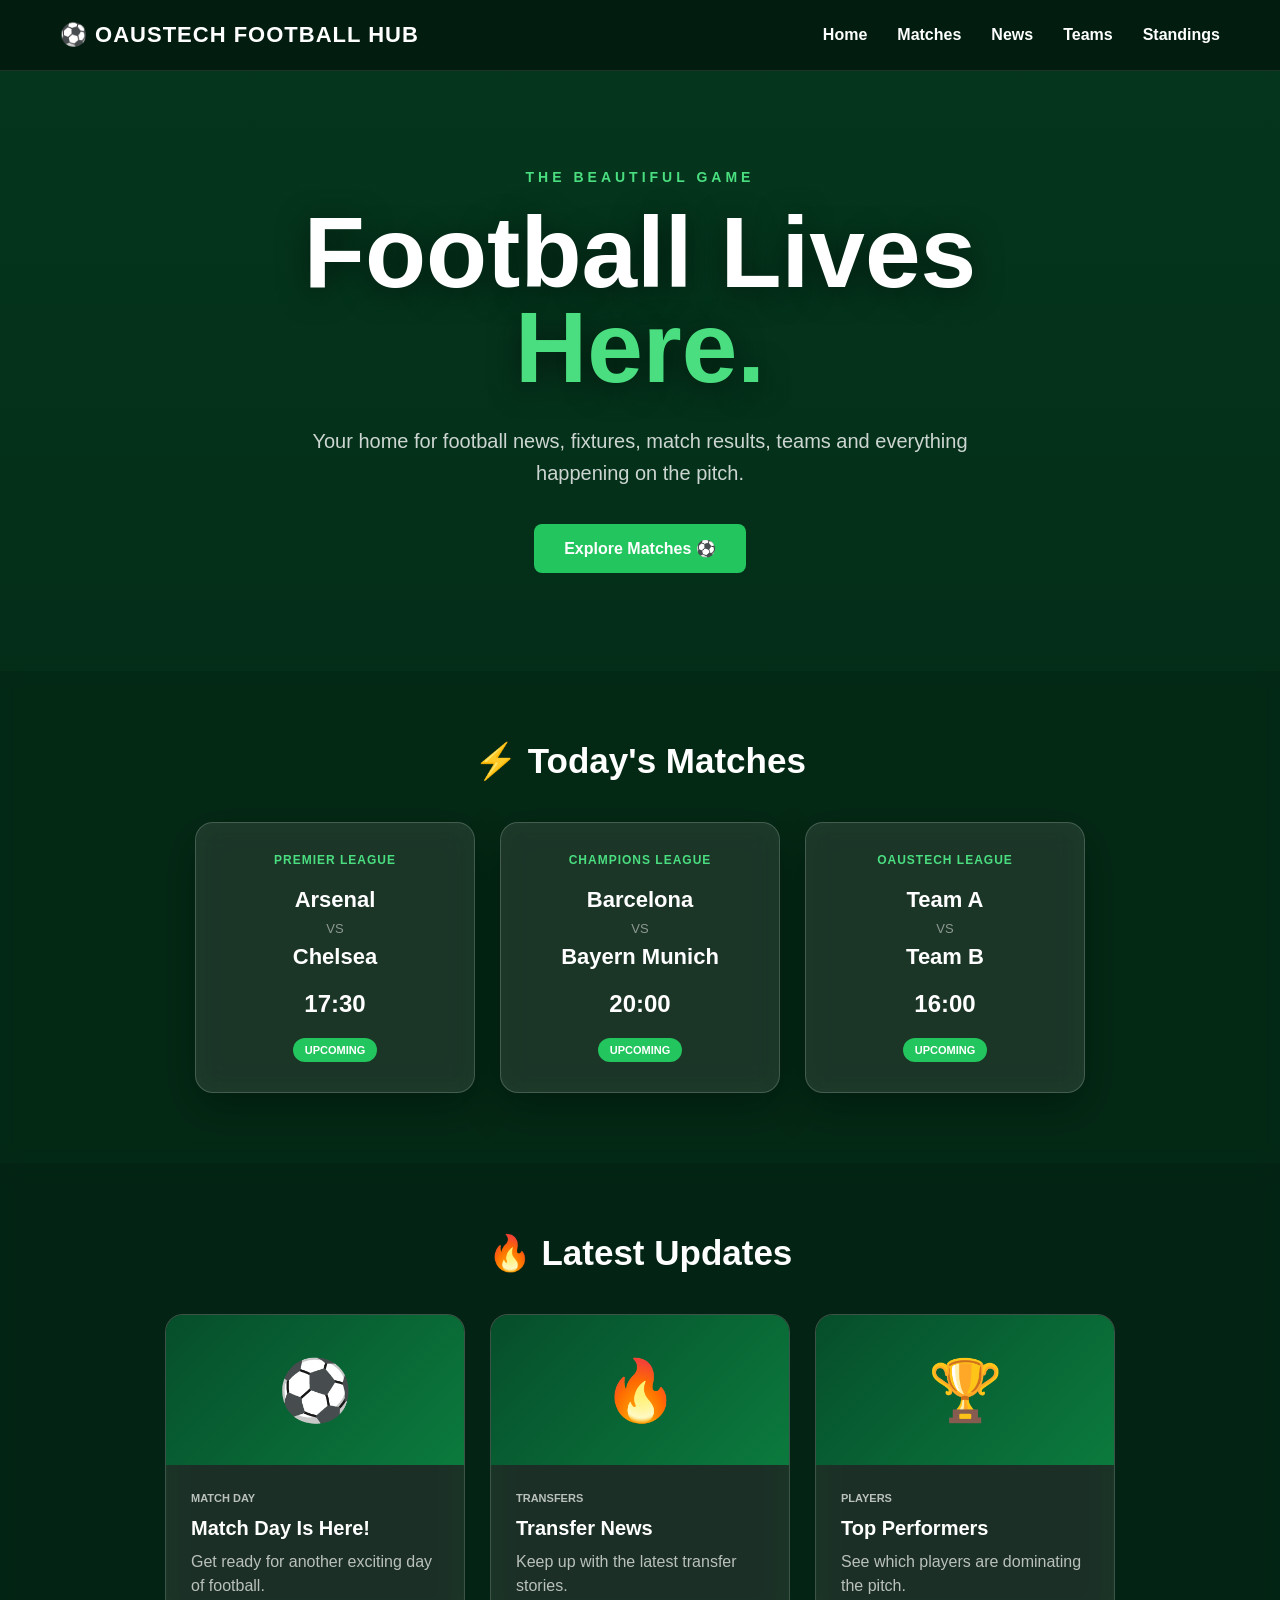
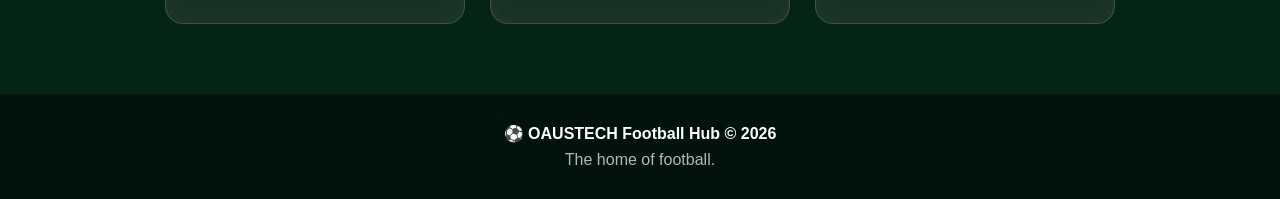
==== commit 1f60a51f: "Revise index.html for updated content and structure Updated the HTML structure and content for the O" ====
--- a/index.html
+++ b/index.html
@@ -1,44 +1,16 @@
 <!DOCTYPE html>
 <html lang="en">
-
 <head>
     <meta charset="UTF-8">
     <meta name="viewport" content="width=device-width, initial-scale=1.0">
-
     <title>OAUSTECH Football Hub</title>
-
     <link rel="stylesheet" href="style.css">
 </head>
 
 <body>
 
-    <!-- FOOTBALL PITCH BACKGROUND -->
-    <div class="pitch">
-
-        <div class="halfway-line"></div>
-
-        <div class="center-circle"></div>
-        <div class="center-dot"></div>
-
-        <div class="penalty-box left"></div>
-        <div class="penalty-box right"></div>
-
-        <div class="goal-box left"></div>
-        <div class="goal-box right"></div>
-
-        <div class="penalty-dot left"></div>
-        <div class="penalty-dot right"></div>
-
-    </div>
-
-
-    <!-- HEADER -->
-
     <header>
-
-        <div class="logo">
-            ⚽ OAUSTECH FOOTBALL HUB
-        </div>
+        <div class="logo">⚽ OAUSTECH FOOTBALL HUB</div>
 
         <nav>
             <a href="index.html">Home</a>
@@ -47,30 +19,26 @@
             <a href="teams.html">Teams</a>
             <a href="#">Standings</a>
         </nav>
-
     </header>
 
-
     <main>
-
-        <!-- HERO -->
 
         <section class="hero">
 
             <div class="hero-content">
 
-                <p class="small-title">
-                    THE BEAUTIFUL GAME
-                </p>
+                <p class="small-title">THE BEAUTIFUL GAME</p>
 
                 <h1>
-                    Football Lives<br>
+                    Football Lives
+                    <br>
                     <span>Here.</span>
                 </h1>
 
                 <p class="description">
-                    Latest football news, match results,
-                    fixtures and everything happening on the pitch of Olusegun Agagu University of Science and Technology.
+                    Your home for football news, fixtures,
+                    match results, teams and everything
+                    happening on the pitch.
                 </p>
 
                 <a href="matches.html" class="explore-btn">
@@ -81,9 +49,6 @@
 
         </section>
 
-
-        <!-- TODAY'S MATCHES -->
-
         <section class="matches">
 
             <h2>⚡ Today's Matches</h2>
@@ -91,67 +56,35 @@
             <div class="match-container">
 
                 <div class="match-card">
-
-                    <p class="competition">
-                        OAUSTECH LEAGUE
-                    </p>
-
-                    <h3>TEAM A</h3>
-
+                    <p class="competition">PREMIER LEAGUE</p>
+                    <h3>Arsenal</h3>
                     <p class="vs">VS</p>
-
-                    <h3>TEAM B</h3>
-
+                    <h3>Chelsea</h3>
                     <p class="time">17:30</p>
-
                     <span>UPCOMING</span>
-
                 </div>
 
+                <div class="match-card">
+                    <p class="competition">CHAMPIONS LEAGUE</p>
+                    <h3>Barcelona</h3>
+                    <p class="vs">VS</p>
+                    <h3>Bayern Munich</h3>
+                    <p class="time">20:00</p>
+                    <span>UPCOMING</span>
+                </div>
 
                 <div class="match-card">
-
-                    <p class="competition">
-                        OAUSTECH LEAGUE
-                    </p>
-
-                    <h3>TEAM A</h3>
-
+                    <p class="competition">OAUSTECH LEAGUE</p>
+                    <h3>Team A</h3>
                     <p class="vs">VS</p>
-
-                    <h3>TEAM B</h3>
-
-                    <p class="time">20:00</p>
-
+                    <h3>Team B</h3>
+                    <p class="time">16:00</p>
                     <span>UPCOMING</span>
-
-                </div>
-
-
-                <div class="match-card">
-
-                    <p class="competition">
-                        OAUSTECH LEAGUE
-                    </p>
-
-                    <h3>Team A</h3>
-
-                    <p class="vs">VS</p>
-
-                    <h3>Team B</h3>
-
-                    <p class="time">16:00</p>
-
-                    <span>UPCOMING</span>
-
                 </div>
 
             </div>
 
         </section>
-
-
-        <!-- LATEST NEWS -->
 
         <section class="latest">
 
@@ -160,80 +93,42 @@
             <div class="news-container">
 
                 <article>
-
-                    <div class="news-image">
-                        ⚽
-                    </div>
+                    <div class="news-image">⚽</div>
 
                     <div class="news-content">
-
-                        <p class="news-category">
-                            MATCH DAY
-                        </p>
-
-                        <h3>
-                            Match Day Is Here!
-                        </h3>
-
+                        <p class="news-category">MATCH DAY</p>
+                        <h3>Match Day Is Here!</h3>
                         <p>
                             Get ready for another exciting
-                            day of OAUSTECH'S football.
+                            day of football.
                         </p>
-
                     </div>
-
                 </article>
 
-
                 <article>
-
-                    <div class="news-image">
-                        🔥
-                    </div>
+                    <div class="news-image">🔥</div>
 
                     <div class="news-content">
-
-                        <p class="news-category">
-                            TRANSFERS
-                        </p>
-
-                        <h3>
-                            Transfer News
-                        </h3>
-
+                        <p class="news-category">TRANSFERS</p>
+                        <h3>Transfer News</h3>
                         <p>
                             Keep up with the latest
                             transfer stories.
                         </p>
-
                     </div>
-
                 </article>
 
-
                 <article>
-
-                    <div class="news-image">
-                        🏆
-                    </div>
+                    <div class="news-image">🏆</div>
 
                     <div class="news-content">
-
-                        <p class="news-category">
-                            PLAYERS
-                        </p>
-
-                        <h3>
-                            Top Performers
-                        </h3>
-
+                        <p class="news-category">PLAYERS</p>
+                        <h3>Top Performers</h3>
                         <p>
                             See which players are
                             dominating the pitch.
                         </p>
-
                     </div>
-
                 </article>
 
             </div>
@@ -242,19 +137,10 @@
 
     </main>
 
-
     <footer>
-
-        <p>
-            ⚽ OAUSTECH Football Hub © 2026
-        </p>
-
-        <p>
-            The home of football.
-        </p>
-
+        <p>⚽ OAUSTECH Football Hub © 2026</p>
+        <p>The home of football.</p>
     </footer>
 
 </body>
-
 </html>
--- a/style.css
+++ b/style.css
@@ -1389,3 +1389,268 @@
     box-shadow:
         0 10px 30px rgba(34, 197, 94, 0.3);
 }
+/* =========================================
+   TEAMS PAGE
+========================================= */
+
+.teams-page {
+
+    min-height: 100vh;
+
+    padding-bottom: 80px;
+
+    background:
+        rgba(0, 15, 8, 0.35);
+
+    backdrop-filter: blur(8px);
+
+}
+
+
+.teams-section {
+
+    max-width: 1100px;
+
+    margin: auto;
+
+    padding: 40px 20px;
+
+}
+
+
+.teams-grid {
+
+    display: grid;
+
+    grid-template-columns:
+        repeat(3, 1fr);
+
+    gap: 25px;
+
+}
+
+
+/* TEAM CARD */
+
+.team-card {
+
+    display: flex;
+
+    align-items: center;
+
+    gap: 20px;
+
+    padding: 25px;
+
+    border-radius: 18px;
+
+    background:
+        rgba(255, 255, 255, 0.1);
+
+    border:
+        1px solid rgba(255, 255, 255, 0.15);
+
+    backdrop-filter: blur(15px);
+
+    transition: 0.3s;
+
+}
+
+
+.team-card:hover {
+
+    transform: translateY(-8px);
+
+    background:
+        rgba(255, 255, 255, 0.15);
+
+    box-shadow:
+        0 15px 40px rgba(0, 0, 0, 0.3);
+
+}
+
+
+/* TEAM LOGO */
+
+.team-logo {
+
+    min-width: 75px;
+
+    height: 75px;
+
+    border-radius: 50%;
+
+    display: flex;
+
+    align-items: center;
+
+    justify-content: center;
+
+    font-size: 22px;
+
+    font-weight: 900;
+
+    border:
+        3px solid rgba(255, 255, 255, 0.4);
+
+}
+
+
+/* TEAM LOGO STYLES */
+
+.arsenal {
+
+    background: #b91c1c;
+
+}
+
+
+.chelsea {
+
+    background: #1d4ed8;
+
+}
+
+
+.madrid {
+
+    background: #f8fafc;
+
+    color: #1e3a8a;
+
+}
+
+
+.barcelona {
+
+    background:
+        linear-gradient(
+            90deg,
+            #7f1d1d 50%,
+            #1e3a8a 50%
+        );
+
+}
+
+
+.city {
+
+    background: #38bdf8;
+
+    color: #075985;
+
+}
+
+
+.united {
+
+    background: #dc2626;
+
+}
+
+
+.oaustech {
+
+    background: #166534;
+
+}
+
+
+/* TEAM INFORMATION */
+
+.team-info {
+
+    flex: 1;
+
+}
+
+
+.team-info .league {
+
+    color: #4ade80;
+
+    font-size: 9px;
+
+    font-weight: bold;
+
+    letter-spacing: 1px;
+
+}
+
+
+.team-info h3 {
+
+    font-size: 20px;
+
+    margin: 7px 0;
+
+}
+
+
+.team-info p {
+
+    color:
+        rgba(255, 255, 255, 0.55);
+
+    font-size: 13px;
+
+}
+
+
+/* VIEW TEAM */
+
+.team-btn {
+
+    display: inline-block;
+
+    margin-top: 15px;
+
+    color: #4ade80;
+
+    text-decoration: none;
+
+    font-size: 13px;
+
+    font-weight: bold;
+
+    transition: 0.3s;
+
+}
+
+
+.team-btn:hover {
+
+    color: white;
+
+}
+
+
+/* MOBILE */
+
+@media (max-width: 900px) {
+
+    .teams-grid {
+
+        grid-template-columns:
+            repeat(2, 1fr);
+
+    }
+
+}
+
+
+@media (max-width: 600px) {
+
+    .teams-grid {
+
+        grid-template-columns: 1fr;
+
+    }
+
+    .team-card {
+
+        padding: 20px;
+
+    }
+
+}
